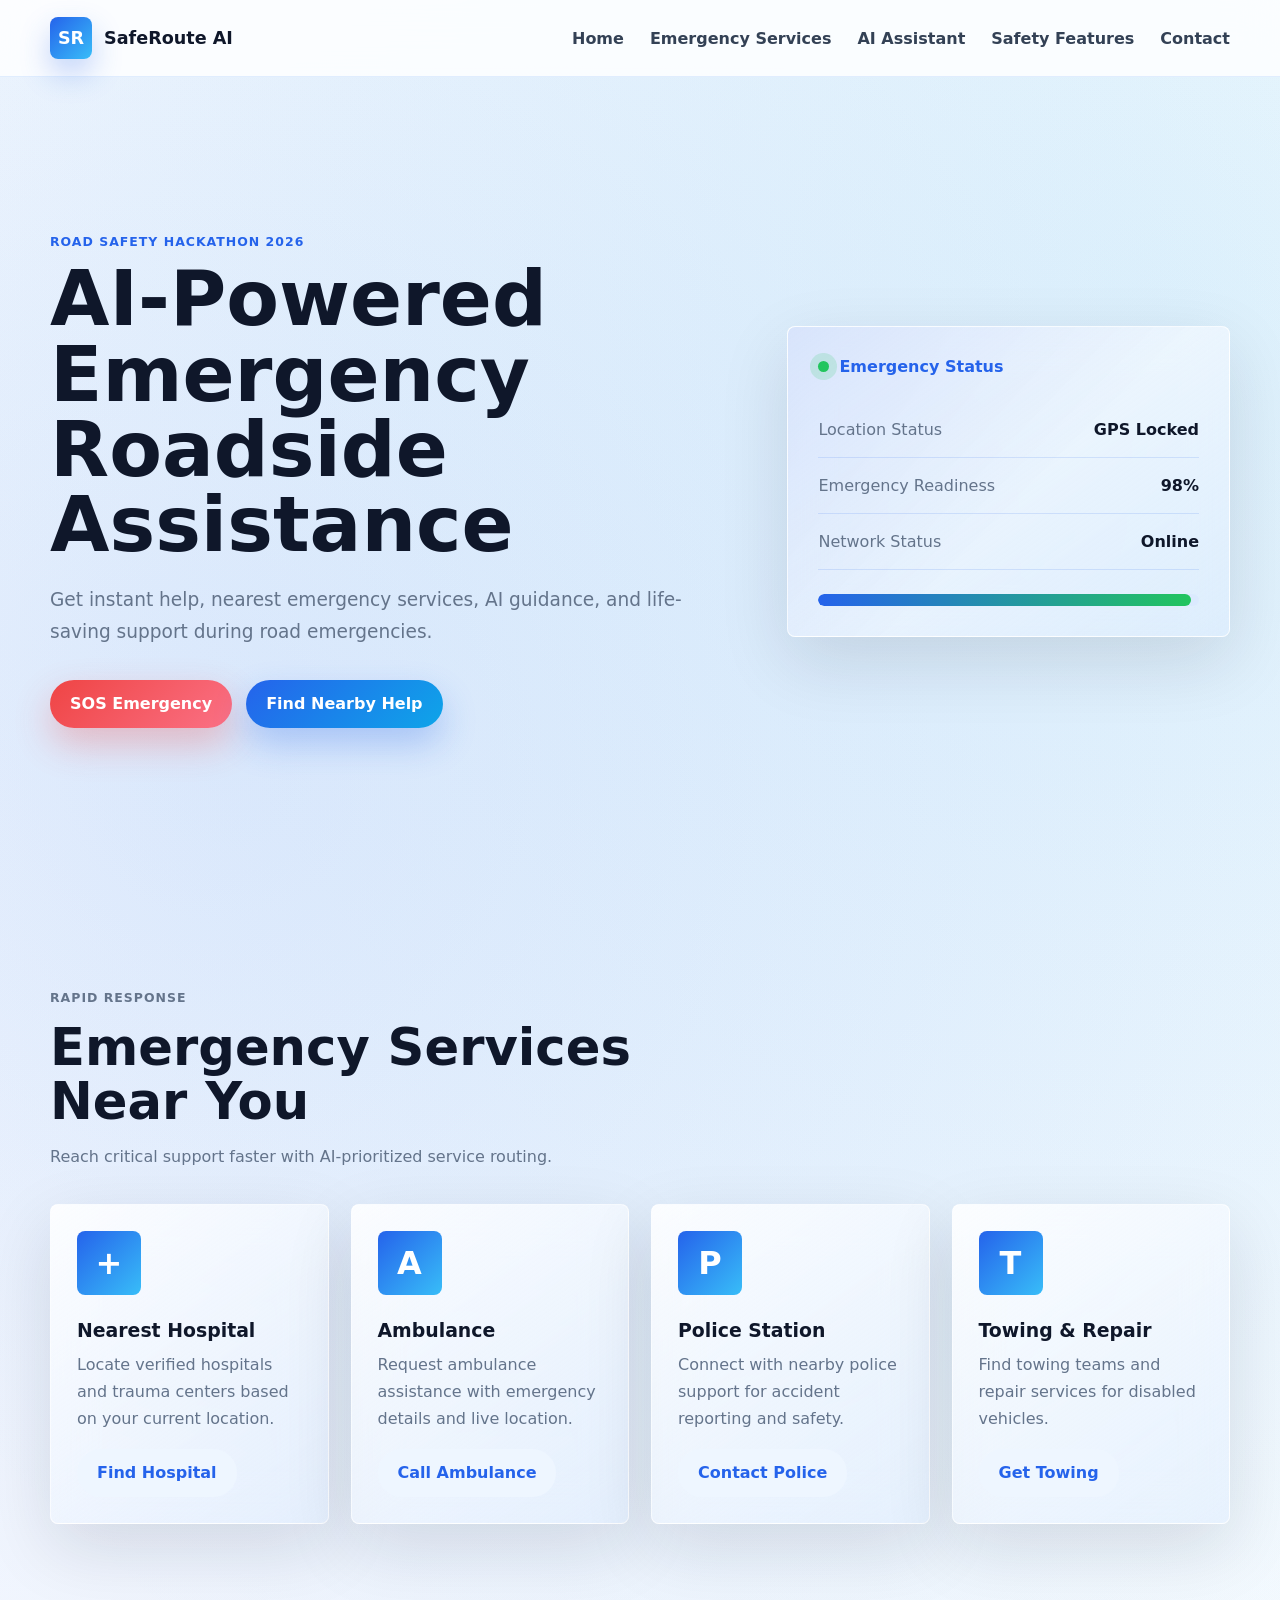
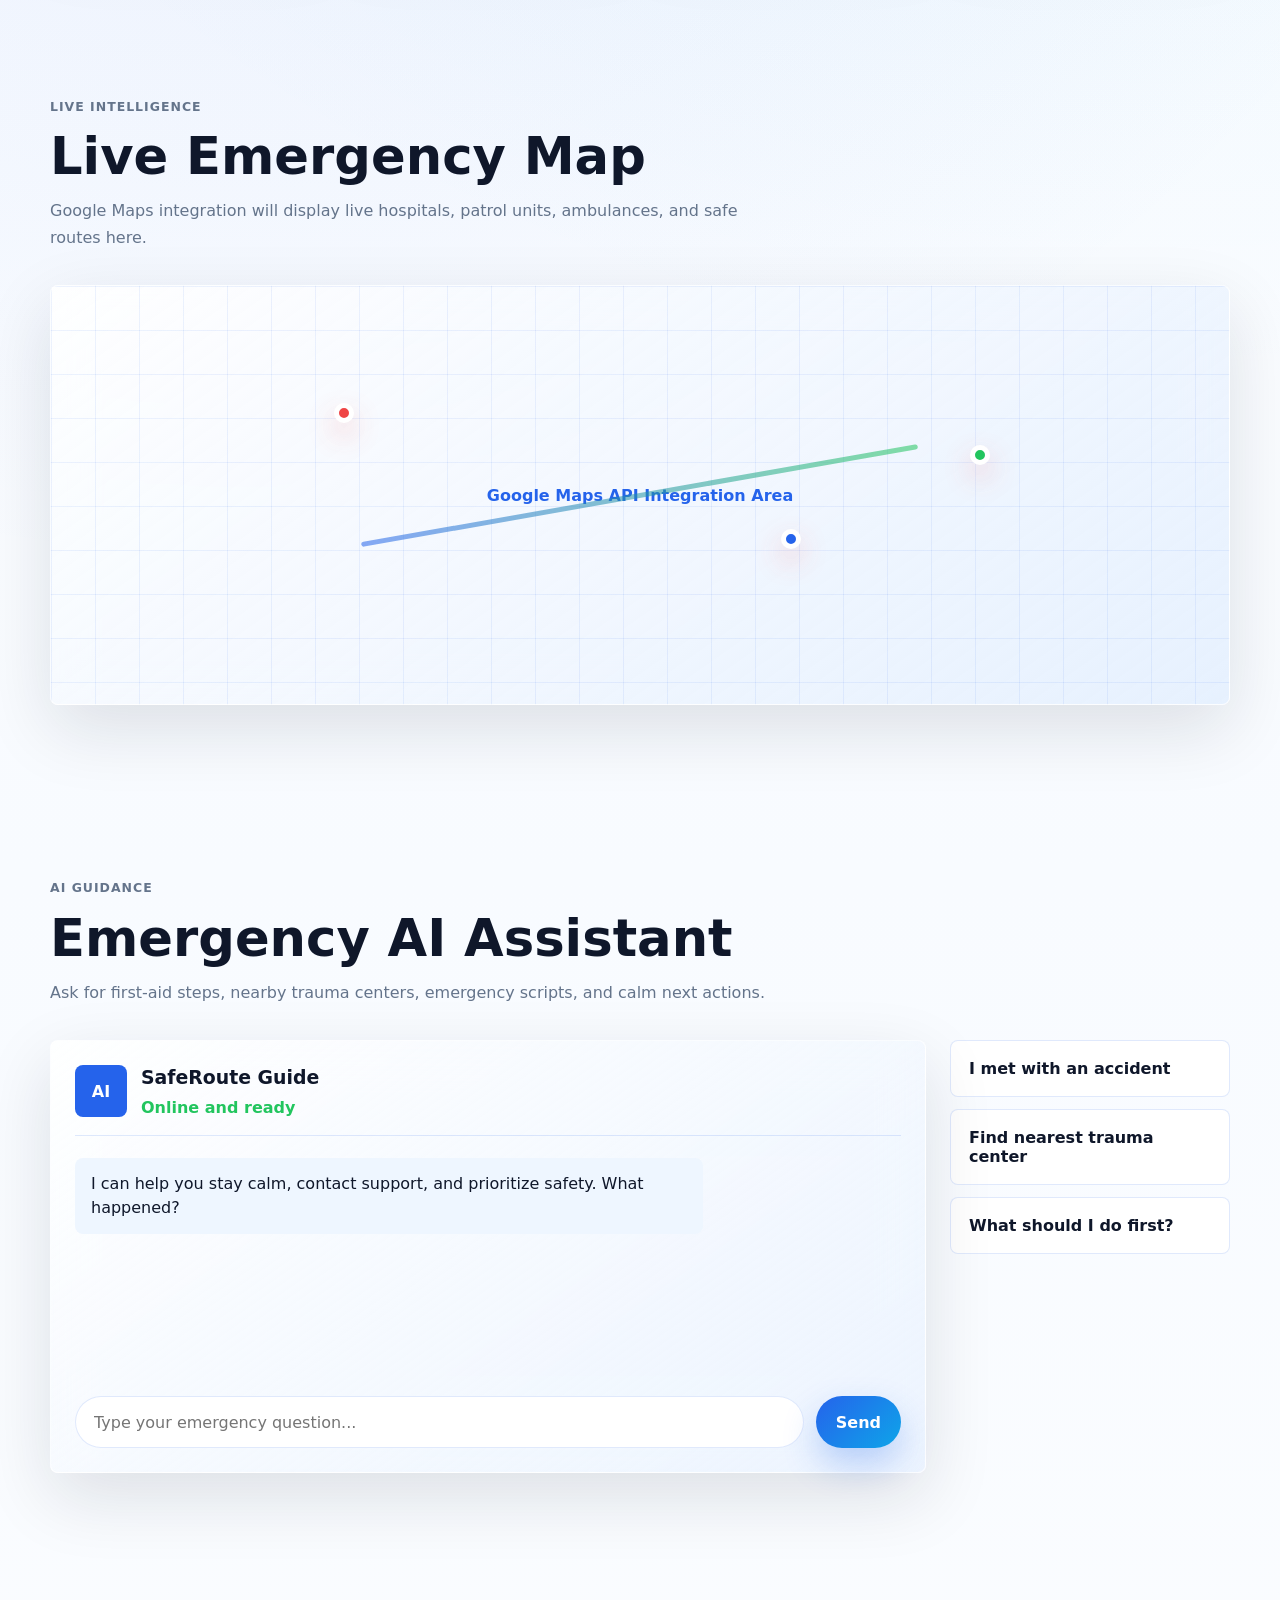
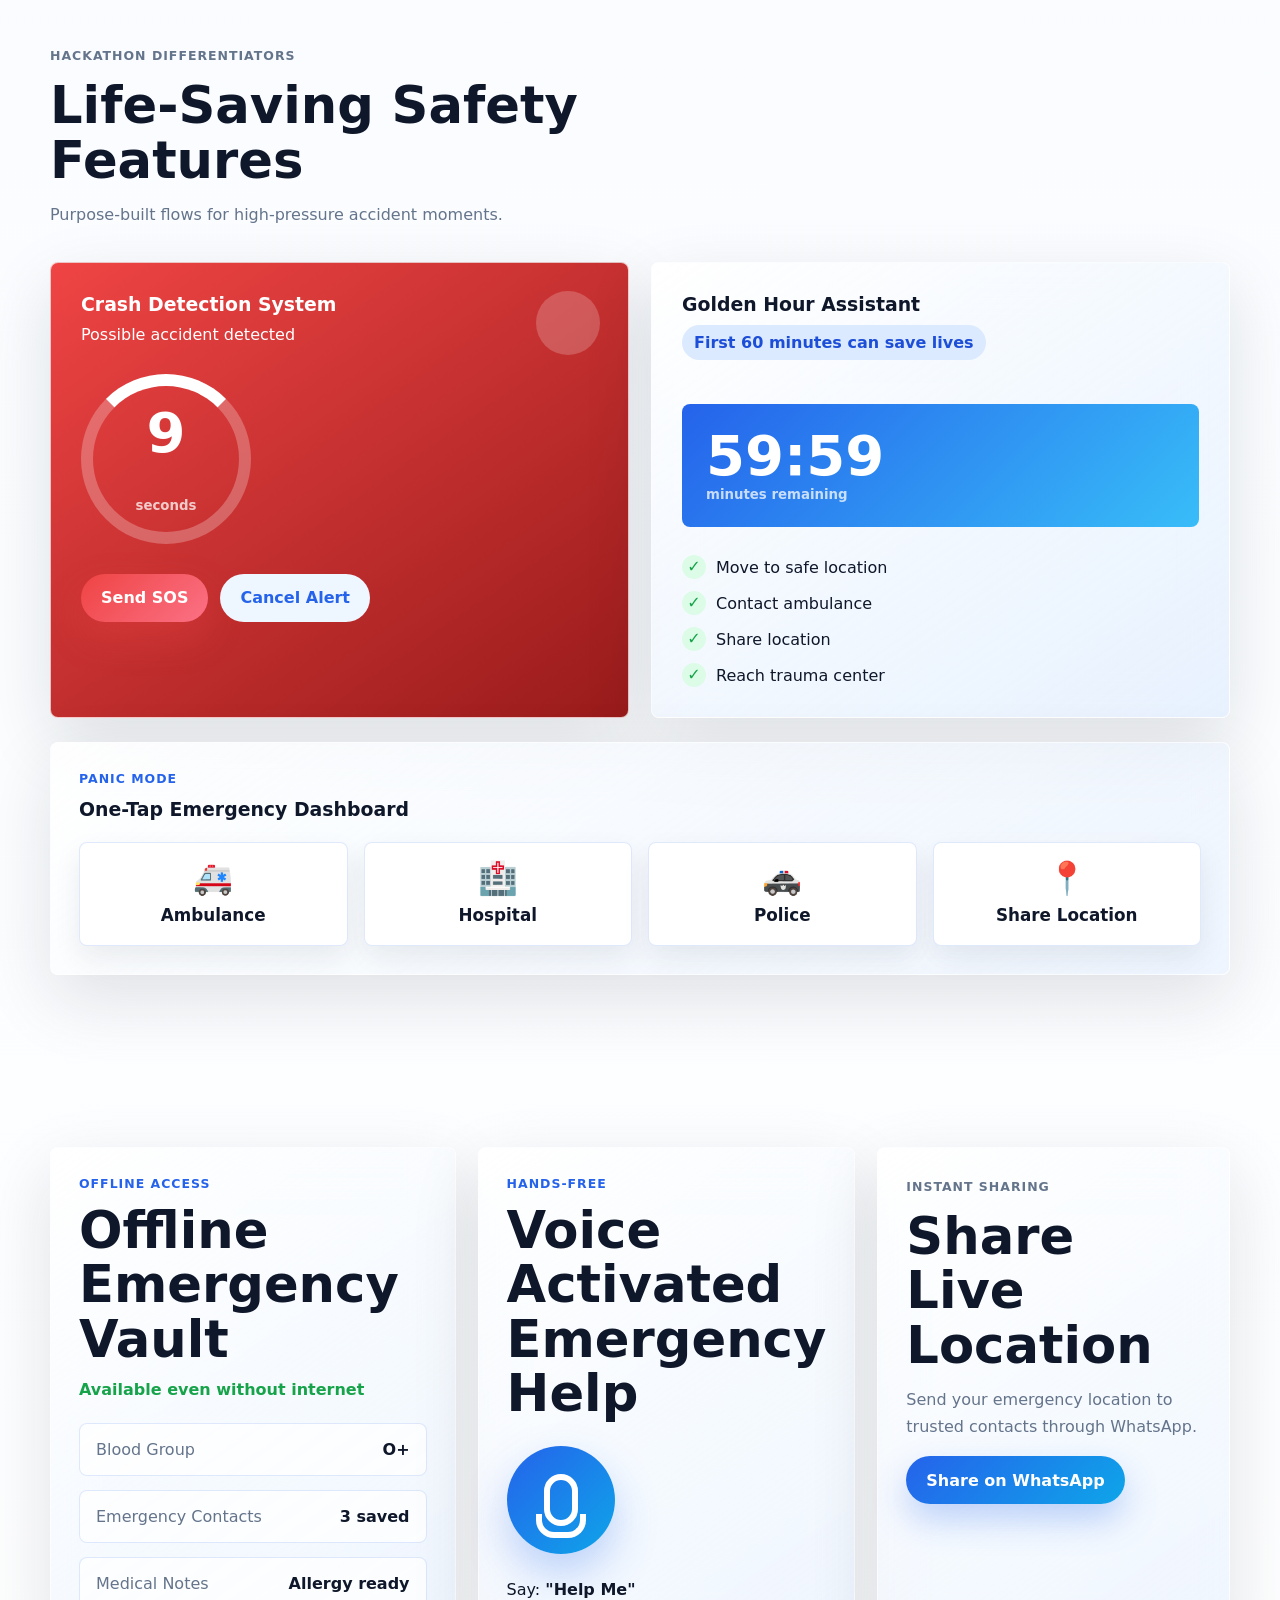
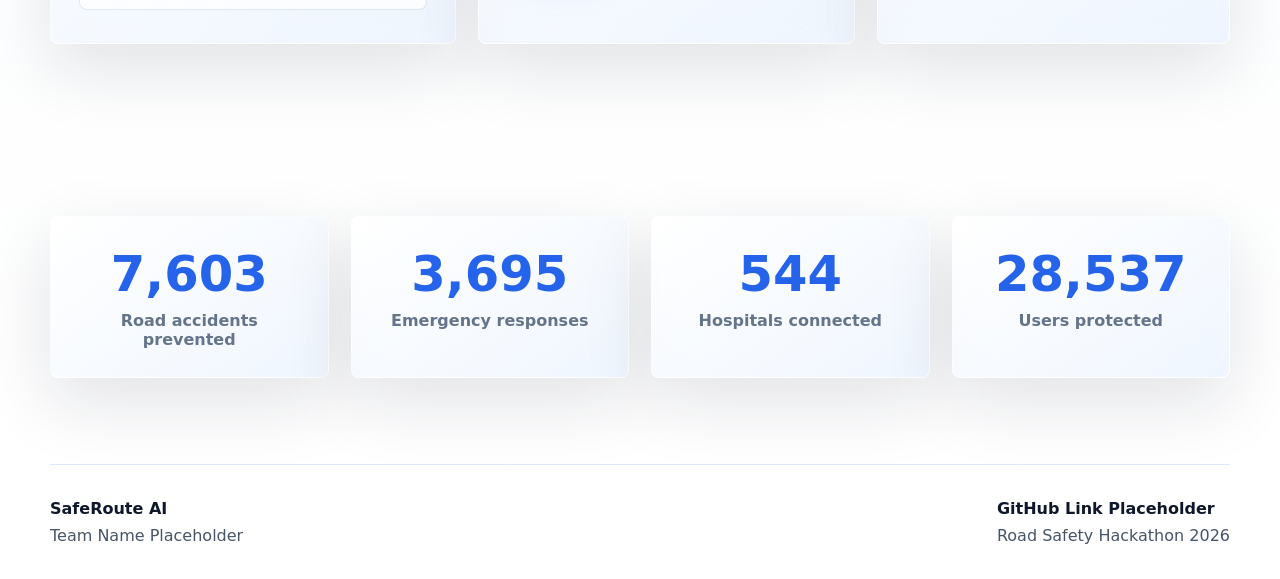
==== index.html @ b9b6daeb "Prepare GitHub Pages deployment" ====
<!DOCTYPE html>
<html lang="en">
<head>
  <meta charset="UTF-8">
  <meta name="viewport" content="width=device-width, initial-scale=1.0">
  <meta name="description" content="SafeRoute AI is an AI-powered roadside emergency assistant for fast help during road accidents.">
  <title>SafeRoute AI | Emergency Roadside Assistance</title>
  <link rel="stylesheet" href="style.css">
</head>
<body>
  <header class="site-header" id="home">
    <nav class="navbar" aria-label="Primary navigation">
      <a class="logo" href="#home" aria-label="SafeRoute AI home">
        <span class="logo-mark">SR</span>
        <span>SafeRoute AI</span>
      </a>

      <button class="menu-toggle" type="button" aria-label="Toggle menu" aria-expanded="false" aria-controls="navLinks">
        <span></span>
        <span></span>
        <span></span>
      </button>

      <ul class="nav-links" id="navLinks">
        <li><a href="#home">Home</a></li>
        <li><a href="#services">Emergency Services</a></li>
        <li><a href="#assistant">AI Assistant</a></li>
        <li><a href="#features">Safety Features</a></li>
        <li><a href="#contact">Contact</a></li>
      </ul>
    </nav>
  </header>

  <main>
    <section class="hero section-shell">
      <div class="hero-content">
        <p class="eyebrow">Road Safety Hackathon 2026</p>
        <h1>AI-Powered Emergency Roadside Assistance</h1>
        <p class="hero-subtitle">Get instant help, nearest emergency services, AI guidance, and life-saving support during road emergencies.</p>
        <div class="hero-actions">
          <button class="btn btn-emergency" type="button" data-action="sos">SOS Emergency</button>
          <button class="btn btn-primary" type="button" data-scroll="#services">Find Nearby Help</button>
        </div>
      </div>

      <aside class="status-card glass-card" aria-label="Emergency status">
        <div class="card-topline">
          <span class="live-dot"></span>
          <span>Emergency Status</span>
        </div>
        <div class="status-row">
          <span>Location Status</span>
          <strong>GPS Locked</strong>
        </div>
        <div class="status-row">
          <span>Emergency Readiness</span>
          <strong>98%</strong>
        </div>
        <div class="status-row">
          <span>Network Status</span>
          <strong>Online</strong>
        </div>
        <div class="readiness-meter" aria-hidden="true">
          <span></span>
        </div>
      </aside>
    </section>

    <section class="services section-shell" id="services">
      <div class="section-heading">
        <p class="eyebrow">Rapid Response</p>
        <h2>Emergency Services Near You</h2>
        <p>Reach critical support faster with AI-prioritized service routing.</p>
      </div>

      <div class="service-grid">
        <article class="service-card glass-card">
          <span class="service-icon" aria-hidden="true">+</span>
          <h3>Nearest Hospital</h3>
          <p>Locate verified hospitals and trauma centers based on your current location.</p>
          <button class="btn btn-soft" type="button">Find Hospital</button>
        </article>
        <article class="service-card glass-card">
          <span class="service-icon" aria-hidden="true">A</span>
          <h3>Ambulance</h3>
          <p>Request ambulance assistance with emergency details and live location.</p>
          <button class="btn btn-soft" type="button">Call Ambulance</button>
        </article>
        <article class="service-card glass-card">
          <span class="service-icon" aria-hidden="true">P</span>
          <h3>Police Station</h3>
          <p>Connect with nearby police support for accident reporting and safety.</p>
          <button class="btn btn-soft" type="button">Contact Police</button>
        </article>
        <article class="service-card glass-card">
          <span class="service-icon" aria-hidden="true">T</span>
          <h3>Towing &amp; Repair</h3>
          <p>Find towing teams and repair services for disabled vehicles.</p>
          <button class="btn btn-soft" type="button">Get Towing</button>
        </article>
      </div>
    </section>

    <section class="map-section section-shell">
      <div class="section-heading">
        <p class="eyebrow">Live Intelligence</p>
        <h2>Live Emergency Map</h2>
        <p>Google Maps integration will display live hospitals, patrol units, ambulances, and safe routes here.</p>
      </div>
      <div class="map-placeholder glass-card" role="img" aria-label="Emergency map placeholder">
        <!-- Google Maps API Integration Here -->
        <div class="map-pin pin-one"></div>
        <div class="map-pin pin-two"></div>
        <div class="map-pin pin-three"></div>
        <div class="route-line"></div>
        <span>Google Maps API Integration Area</span>
      </div>
    </section>

    <section class="assistant-section section-shell" id="assistant">
      <div class="section-heading">
        <p class="eyebrow">AI Guidance</p>
        <h2>Emergency AI Assistant</h2>
        <p>Ask for first-aid steps, nearby trauma centers, emergency scripts, and calm next actions.</p>
      </div>

      <div class="assistant-layout">
        <div class="chatbot glass-card">
          <!-- Gemini/OpenAI API Integration Here -->
          <div class="chat-header">
            <span class="bot-avatar">AI</span>
            <div>
              <h3>SafeRoute Guide</h3>
              <p>Online and ready</p>
            </div>
          </div>
          <div class="chat-messages" id="chatMessages" aria-live="polite">
            <div class="message bot">I can help you stay calm, contact support, and prioritize safety. What happened?</div>
          </div>
          <form class="chat-form" id="chatForm">
            <input id="chatInput" type="text" autocomplete="off" placeholder="Type your emergency question..." aria-label="Message SafeRoute AI">
            <button class="btn btn-primary" type="submit">Send</button>
          </form>
        </div>

        <div class="prompt-panel">
          <button type="button" class="prompt-chip">I met with an accident</button>
          <button type="button" class="prompt-chip">Find nearest trauma center</button>
          <button type="button" class="prompt-chip">What should I do first?</button>
        </div>
      </div>
    </section>

    <section class="features section-shell" id="features">
      <div class="section-heading">
        <p class="eyebrow">Hackathon Differentiators</p>
        <h2>Life-Saving Safety Features</h2>
        <p>Purpose-built flows for high-pressure accident moments.</p>
      </div>

      <div class="feature-grid">
        <article class="crash-card glass-card">
          <div class="pulse-ring" aria-hidden="true"></div>
          <h3>Crash Detection System</h3>
          <p>Possible accident detected</p>
          <div class="countdown-circle">
            <span id="crashCountdown">10</span>
            <small>seconds</small>
          </div>
          <div class="split-actions">
            <button class="btn btn-emergency" type="button" data-action="sos">Send SOS</button>
            <button class="btn btn-light" type="button" id="cancelCrash">Cancel Alert</button>
          </div>
        </article>

        <article class="golden-card glass-card">
          <h3>Golden Hour Assistant</h3>
          <p class="highlight">First 60 minutes can save lives</p>
          <div class="golden-timer">
            <span id="goldenTimer">60:00</span>
            <small>minutes remaining</small>
          </div>
          <ul class="checklist" aria-label="Emergency checklist">
            <li>Move to safe location</li>
            <li>Contact ambulance</li>
            <li>Share location</li>
            <li>Reach trauma center</li>
          </ul>
        </article>
      </div>

      <section class="panic-dashboard glass-card" aria-labelledby="panicTitle">
        <div>
          <p class="eyebrow">Panic Mode</p>
          <h3 id="panicTitle">One-Tap Emergency Dashboard</h3>
        </div>
        <div class="panic-grid">
          <button type="button" class="panic-button"><span aria-hidden="true">🚑</span>Ambulance</button>
          <button type="button" class="panic-button"><span aria-hidden="true">🏥</span>Hospital</button>
          <button type="button" class="panic-button"><span aria-hidden="true">🚓</span>Police</button>
          <button type="button" class="panic-button"><span aria-hidden="true">📍</span>Share Location</button>
        </div>
      </section>
    </section>

    <section class="vault-voice section-shell">
      <article class="vault-card glass-card">
        <p class="eyebrow">Offline Access</p>
        <h2>Offline Emergency Vault</h2>
        <p class="offline-note">Available even without internet</p>
        <!-- localStorage Emergency Vault Integration Here -->
        <div class="vault-list">
          <div><span>Blood Group</span><strong>O+</strong></div>
          <div><span>Emergency Contacts</span><strong>3 saved</strong></div>
          <div><span>Medical Notes</span><strong>Allergy ready</strong></div>
        </div>
      </article>

      <article class="voice-card glass-card">
        <p class="eyebrow">Hands-Free</p>
        <h2>Voice Activated Emergency Help</h2>
        <!-- Speech Recognition API Here -->
        <button class="mic-button" type="button" aria-label="Activate voice assistant">
          <span></span>
        </button>
        <p>Say: <strong>"Help Me"</strong></p>
      </article>

      <article class="whatsapp-card glass-card">
        <p class="eyebrow">Instant Sharing</p>
        <h2>Share Live Location</h2>
        <p>Send your emergency location to trusted contacts through WhatsApp.</p>
        <!-- WhatsApp Share Integration Here -->
        <button class="btn btn-primary" type="button" id="whatsappShare">Share on WhatsApp</button>
      </article>
    </section>

    <section class="stats-section section-shell" aria-label="SafeRoute AI statistics">
      <div class="stat-card glass-card">
        <strong data-counter="12840">0</strong>
        <span>Road accidents prevented</span>
      </div>
      <div class="stat-card glass-card">
        <strong data-counter="6240">0</strong>
        <span>Emergency responses</span>
      </div>
      <div class="stat-card glass-card">
        <strong data-counter="920">0</strong>
        <span>Hospitals connected</span>
      </div>
      <div class="stat-card glass-card">
        <strong data-counter="48200">0</strong>
        <span>Users protected</span>
      </div>
    </section>
  </main>

  <footer class="footer" id="contact">
    <div>
      <strong>SafeRoute AI</strong>
      <p>Team Name Placeholder</p>
    </div>
    <div>
      <a href="#" aria-label="GitHub link placeholder">GitHub Link Placeholder</a>
      <p>Road Safety Hackathon 2026</p>
    </div>
  </footer>

  <div class="toast" id="toast" role="status" aria-live="polite"></div>
  <script src="script.js"></script>
</body>
</html>
---- style.css ----
:root {
  --primary: #2563eb;
  --primary-dark: #1d4ed8;
  --light-blue: #dbeafe;
  --dark-blue: #0f172a;
  --emergency: #ef4444;
  --white: #ffffff;
  --muted: #64748b;
  --line: rgba(37, 99, 235, 0.14);
  --shadow: 0 24px 70px rgba(15, 23, 42, 0.12);
  --radius: 8px;
}

* {
  box-sizing: border-box;
}

html {
  scroll-behavior: smooth;
}

body {
  margin: 0;
  color: var(--dark-blue);
  font-family: Inter, ui-sans-serif, system-ui, -apple-system, BlinkMacSystemFont, "Segoe UI", sans-serif;
  background:
    radial-gradient(circle at 18% 14%, rgba(37, 99, 235, 0.12), transparent 30%),
    radial-gradient(circle at 92% 6%, rgba(14, 165, 233, 0.12), transparent 32%),
    linear-gradient(180deg, #ffffff 0%, #f8fbff 46%, #ffffff 100%);
  min-height: 100vh;
}

button,
input {
  font: inherit;
}

button {
  cursor: pointer;
}

a {
  color: inherit;
  text-decoration: none;
}

.site-header {
  position: sticky;
  top: 0;
  z-index: 50;
  border-bottom: 1px solid rgba(219, 234, 254, 0.86);
  background: rgba(255, 255, 255, 0.82);
  backdrop-filter: blur(18px);
}

.navbar,
.section-shell,
.footer {
  width: min(1180px, calc(100% - 40px));
  margin: 0 auto;
}

.navbar {
  display: flex;
  align-items: center;
  justify-content: space-between;
  min-height: 76px;
}

.logo,
.nav-links,
.hero-actions,
.card-topline,
.split-actions {
  display: flex;
  align-items: center;
}

.logo {
  gap: 12px;
  font-weight: 800;
  font-size: 1.1rem;
}

.logo-mark {
  display: grid;
  width: 42px;
  height: 42px;
  place-items: center;
  color: var(--white);
  border-radius: 8px;
  background: linear-gradient(135deg, var(--primary), #38bdf8);
  box-shadow: 0 14px 30px rgba(37, 99, 235, 0.28);
}

.nav-links {
  gap: 26px;
  padding: 0;
  margin: 0;
  list-style: none;
  color: #334155;
  font-weight: 600;
}

.nav-links a {
  transition: color 0.2s ease;
}

.nav-links a:hover {
  color: var(--primary);
}

.menu-toggle {
  display: none;
  width: 44px;
  height: 44px;
  border: 1px solid var(--line);
  border-radius: 8px;
  background: var(--white);
}

.menu-toggle span {
  display: block;
  width: 20px;
  height: 2px;
  margin: 4px auto;
  border-radius: 20px;
  background: var(--dark-blue);
}

.section-shell {
  padding: 86px 0;
}

.hero {
  display: grid;
  grid-template-columns: minmax(0, 1.1fr) minmax(320px, 0.7fr);
  gap: 42px;
  align-items: center;
  min-height: calc(100vh - 76px);
  padding-top: 70px;
}

.eyebrow {
  margin: 0 0 12px;
  color: var(--primary);
  font-size: 0.78rem;
  font-weight: 800;
  letter-spacing: 0.08em;
  text-transform: uppercase;
}

h1,
h2,
h3,
p {
  margin-top: 0;
}

h1 {
  max-width: 780px;
  margin-bottom: 22px;
  font-size: clamp(2.65rem, 6vw, 5.25rem);
  line-height: 0.98;
  letter-spacing: 0;
}

h2 {
  margin-bottom: 14px;
  font-size: clamp(2rem, 4vw, 3.2rem);
  line-height: 1.06;
}

h3 {
  margin-bottom: 10px;
  font-size: 1.18rem;
}

.hero-subtitle,
.section-heading p,
.service-card p,
.whatsapp-card p {
  color: var(--muted);
  line-height: 1.7;
}

.hero-subtitle {
  max-width: 660px;
  font-size: 1.16rem;
}

.hero-actions {
  gap: 14px;
  flex-wrap: wrap;
  margin-top: 32px;
}

.btn {
  min-height: 48px;
  padding: 0 20px;
  border: 0;
  border-radius: 999px;
  font-weight: 800;
  transition: transform 0.2s ease, box-shadow 0.2s ease, background 0.2s ease;
}

.btn:hover,
.service-card:hover,
.stat-card:hover,
.panic-button:hover {
  transform: translateY(-4px);
}

.btn-primary {
  color: var(--white);
  background: linear-gradient(135deg, var(--primary), #0ea5e9);
  box-shadow: 0 16px 34px rgba(37, 99, 235, 0.28);
}

.btn-emergency {
  color: var(--white);
  background: linear-gradient(135deg, var(--emergency), #fb7185);
  box-shadow: 0 16px 36px rgba(239, 68, 68, 0.3);
}

.btn-soft,
.btn-light {
  color: var(--primary);
  background: #eef6ff;
}

.glass-card {
  border: 1px solid rgba(255, 255, 255, 0.72);
  background: linear-gradient(145deg, rgba(255, 255, 255, 0.86), rgba(219, 234, 254, 0.42));
  box-shadow: var(--shadow);
  backdrop-filter: blur(22px);
}

.status-card {
  position: relative;
  overflow: hidden;
  padding: 30px;
  border-radius: var(--radius);
}

.status-card::before {
  position: absolute;
  inset: 0;
  pointer-events: none;
  content: "";
  background: linear-gradient(135deg, rgba(37, 99, 235, 0.16), transparent 55%);
}

.card-topline {
  position: relative;
  gap: 10px;
  margin-bottom: 26px;
  color: var(--primary);
  font-weight: 800;
}

.live-dot {
  width: 11px;
  height: 11px;
  border-radius: 999px;
  background: #22c55e;
  box-shadow: 0 0 0 8px rgba(34, 197, 94, 0.16);
}

.status-row {
  position: relative;
  display: flex;
  justify-content: space-between;
  gap: 18px;
  padding: 18px 0;
  border-bottom: 1px solid var(--line);
}

.status-row span {
  color: var(--muted);
}

.readiness-meter {
  position: relative;
  height: 12px;
  margin-top: 24px;
  overflow: hidden;
  border-radius: 999px;
  background: var(--light-blue);
}

.readiness-meter span {
  display: block;
  width: 98%;
  height: 100%;
  border-radius: inherit;
  background: linear-gradient(90deg, var(--primary), #22c55e);
}

.section-heading {
  max-width: 720px;
  margin-bottom: 34px;
}

.service-grid,
.feature-grid,
.vault-voice,
.stats-section {
  display: grid;
  gap: 22px;
}

.service-grid {
  grid-template-columns: repeat(4, 1fr);
}

.service-card,
.stat-card,
.vault-card,
.voice-card,
.whatsapp-card,
.golden-card,
.crash-card,
.panic-dashboard,
.chatbot {
  border-radius: var(--radius);
}

.service-card {
  padding: 26px;
  transition: transform 0.2s ease, box-shadow 0.2s ease;
}

.service-icon {
  display: grid;
  width: 64px;
  height: 64px;
  margin-bottom: 24px;
  place-items: center;
  color: var(--white);
  border-radius: 8px;
  background: linear-gradient(135deg, var(--primary), #38bdf8);
  font-size: 2rem;
  font-weight: 900;
}

.map-placeholder {
  position: relative;
  display: grid;
  min-height: 420px;
  overflow: hidden;
  place-items: center;
  border-radius: var(--radius);
  color: var(--primary);
  font-weight: 900;
  background:
    linear-gradient(rgba(37, 99, 235, 0.08) 1px, transparent 1px),
    linear-gradient(90deg, rgba(37, 99, 235, 0.08) 1px, transparent 1px),
    linear-gradient(145deg, rgba(255, 255, 255, 0.88), rgba(219, 234, 254, 0.62));
  background-size: 44px 44px, 44px 44px, auto;
}

.map-pin {
  position: absolute;
  width: 20px;
  height: 20px;
  border: 5px solid var(--white);
  border-radius: 999px;
  background: var(--emergency);
  box-shadow: 0 12px 28px rgba(239, 68, 68, 0.28);
}

.pin-one { top: 28%; left: 24%; }
.pin-two { top: 58%; left: 62%; background: var(--primary); }
.pin-three { top: 38%; left: 78%; background: #22c55e; }

.route-line {
  position: absolute;
  width: 48%;
  height: 5px;
  border-radius: 999px;
  background: linear-gradient(90deg, var(--primary), #22c55e);
  transform: rotate(-10deg);
  opacity: 0.55;
}

.assistant-layout {
  display: grid;
  grid-template-columns: minmax(0, 1fr) 280px;
  gap: 24px;
}

.chatbot {
  padding: 24px;
}

.chat-header {
  display: flex;
  gap: 14px;
  align-items: center;
  padding-bottom: 18px;
  border-bottom: 1px solid var(--line);
}

.chat-header p {
  margin: 0;
  color: #22c55e;
  font-weight: 700;
}

.bot-avatar {
  display: grid;
  width: 52px;
  height: 52px;
  place-items: center;
  color: var(--white);
  border-radius: 8px;
  background: var(--primary);
  font-weight: 900;
}

.chat-messages {
  display: flex;
  flex-direction: column;
  gap: 14px;
  min-height: 260px;
  max-height: 360px;
  padding: 22px 0;
  overflow-y: auto;
}

.message {
  max-width: 76%;
  padding: 14px 16px;
  border-radius: 8px;
  line-height: 1.5;
}

.message.bot {
  align-self: flex-start;
  background: #eef6ff;
}

.message.user {
  align-self: flex-end;
  color: var(--white);
  background: var(--primary);
}

.chat-form {
  display: flex;
  gap: 12px;
}

.chat-form input {
  width: 100%;
  min-height: 52px;
  padding: 0 18px;
  border: 1px solid var(--line);
  border-radius: 999px;
  outline: none;
}

.chat-form input:focus {
  border-color: var(--primary);
  box-shadow: 0 0 0 4px rgba(37, 99, 235, 0.12);
}

.prompt-panel {
  display: grid;
  align-content: start;
  gap: 12px;
}

.prompt-chip {
  padding: 18px;
  color: var(--dark-blue);
  border: 1px solid var(--line);
  border-radius: 8px;
  background: var(--white);
  font-weight: 800;
  text-align: left;
  transition: transform 0.2s ease, border-color 0.2s ease;
}

.prompt-chip:hover {
  border-color: var(--primary);
  transform: translateX(4px);
}

.feature-grid {
  grid-template-columns: repeat(2, 1fr);
}

.crash-card,
.golden-card {
  position: relative;
  overflow: hidden;
  padding: 30px;
}

.crash-card {
  color: var(--white);
  background: linear-gradient(145deg, #ef4444, #991b1b);
}

.pulse-ring {
  position: absolute;
  top: 28px;
  right: 28px;
  width: 64px;
  height: 64px;
  border-radius: 999px;
  background: rgba(255, 255, 255, 0.2);
  animation: pulse 1.8s infinite;
}

@keyframes pulse {
  0% { box-shadow: 0 0 0 0 rgba(255, 255, 255, 0.4); }
  70% { box-shadow: 0 0 0 28px rgba(255, 255, 255, 0); }
  100% { box-shadow: 0 0 0 0 rgba(255, 255, 255, 0); }
}

.countdown-circle {
  display: grid;
  width: 170px;
  height: 170px;
  margin: 30px 0;
  place-items: center;
  border: 12px solid rgba(255, 255, 255, 0.25);
  border-top-color: var(--white);
  border-radius: 999px;
}

.countdown-circle span,
.golden-timer span {
  display: block;
  font-size: 3.5rem;
  font-weight: 900;
  line-height: 1;
}

.countdown-circle small,
.golden-timer small {
  color: inherit;
  opacity: 0.74;
  font-weight: 700;
}

.split-actions {
  gap: 12px;
  flex-wrap: wrap;
}

.golden-card {
  background: linear-gradient(145deg, rgba(255, 255, 255, 0.92), rgba(219, 234, 254, 0.62));
}

.highlight {
  display: inline-flex;
  padding: 8px 12px;
  color: var(--primary-dark);
  border-radius: 999px;
  background: var(--light-blue);
  font-weight: 900;
}

.golden-timer {
  margin: 28px 0;
  padding: 24px;
  color: var(--white);
  border-radius: 8px;
  background: linear-gradient(135deg, var(--primary), #38bdf8);
}

.checklist {
  display: grid;
  gap: 12px;
  padding: 0;
  margin: 0;
  list-style: none;
}

.checklist li::before {
  content: "✓";
  display: inline-grid;
  width: 24px;
  height: 24px;
  margin-right: 10px;
  place-items: center;
  color: #16a34a;
  border-radius: 999px;
  background: #dcfce7;
  font-weight: 900;
}

.panic-dashboard {
  margin-top: 24px;
  padding: 28px;
}

.panic-grid {
  display: grid;
  grid-template-columns: repeat(4, 1fr);
  gap: 16px;
  margin-top: 22px;
}

.panic-button {
  display: grid;
  place-items: center;
  gap: 8px;
  min-height: 104px;
  padding: 18px;
  color: var(--dark-blue);
  border: 1px solid var(--line);
  border-radius: 8px;
  background: var(--white);
  box-shadow: 0 12px 28px rgba(15, 23, 42, 0.08);
  font-size: 1.05rem;
  font-weight: 900;
  transition: transform 0.2s ease, box-shadow 0.2s ease;
}

.panic-button span {
  font-size: 2rem;
  line-height: 1;
}

.vault-voice {
  grid-template-columns: 1.15fr 0.85fr 1fr;
}

.vault-card,
.voice-card,
.whatsapp-card {
  padding: 28px;
}

.offline-note {
  color: #16a34a;
  font-weight: 900;
}

.vault-list {
  display: grid;
  gap: 14px;
  margin-top: 24px;
}

.vault-list div {
  display: flex;
  justify-content: space-between;
  gap: 18px;
  padding: 16px;
  border: 1px solid var(--line);
  border-radius: 8px;
  background: rgba(255, 255, 255, 0.75);
}

.vault-list span {
  color: var(--muted);
}

.mic-button {
  display: grid;
  width: 108px;
  height: 108px;
  margin: 26px 0;
  place-items: center;
  border: 0;
  border-radius: 999px;
  background: linear-gradient(135deg, var(--primary), #0ea5e9);
  box-shadow: 0 20px 44px rgba(37, 99, 235, 0.28);
}

.mic-button span {
  width: 34px;
  height: 52px;
  border: 6px solid var(--white);
  border-radius: 999px;
  position: relative;
}

.mic-button span::after {
  position: absolute;
  right: -14px;
  bottom: -18px;
  left: -14px;
  height: 18px;
  border-right: 6px solid var(--white);
  border-bottom: 6px solid var(--white);
  border-left: 6px solid var(--white);
  border-radius: 0 0 18px 18px;
  content: "";
}

.stats-section {
  grid-template-columns: repeat(4, 1fr);
}

.stat-card {
  padding: 28px;
  text-align: center;
  transition: transform 0.2s ease;
}

.stat-card strong {
  display: block;
  margin-bottom: 8px;
  color: var(--primary);
  font-size: clamp(2rem, 4vw, 3.1rem);
}

.stat-card span {
  color: var(--muted);
  font-weight: 800;
}

.footer {
  display: flex;
  justify-content: space-between;
  gap: 24px;
  padding: 34px 0;
  border-top: 1px solid var(--line);
  color: #475569;
}

.footer strong,
.footer a {
  color: var(--dark-blue);
  font-weight: 900;
}

.footer p {
  margin: 8px 0 0;
}

.toast {
  position: fixed;
  right: 24px;
  bottom: 24px;
  z-index: 80;
  max-width: min(360px, calc(100% - 48px));
  padding: 16px 18px;
  color: var(--white);
  border-radius: 8px;
  background: var(--dark-blue);
  box-shadow: var(--shadow);
  opacity: 0;
  transform: translateY(20px);
  transition: opacity 0.25s ease, transform 0.25s ease;
}

.toast.show {
  opacity: 1;
  transform: translateY(0);
}

@media (max-width: 980px) {
  .hero,
  .assistant-layout,
  .feature-grid,
  .vault-voice {
    grid-template-columns: 1fr;
  }

  .service-grid,
  .stats-section,
  .panic-grid {
    grid-template-columns: repeat(2, 1fr);
  }

  .hero {
    min-height: auto;
  }

  .prompt-panel {
    grid-template-columns: repeat(3, 1fr);
  }
}

@media (max-width: 740px) {
  .navbar,
  .section-shell,
  .footer {
    width: min(100% - 28px, 1180px);
  }

  .menu-toggle {
    display: block;
  }

  .nav-links {
    position: absolute;
    top: 76px;
    right: 14px;
    left: 14px;
    display: none;
    flex-direction: column;
    align-items: stretch;
    padding: 18px;
    border: 1px solid var(--line);
    border-radius: 8px;
    background: rgba(255, 255, 255, 0.96);
    box-shadow: var(--shadow);
  }

  .nav-links.open {
    display: flex;
  }

  .nav-links a {
    display: block;
    padding: 10px 4px;
  }

  .section-shell {
    padding: 62px 0;
  }

  .hero {
    padding-top: 48px;
  }

  h1 {
    font-size: 2.7rem;
  }

  .service-grid,
  .stats-section,
  .panic-grid,
  .prompt-panel {
    grid-template-columns: 1fr;
  }

  .map-placeholder {
    min-height: 320px;
  }

  .chat-form {
    flex-direction: column;
  }

  .chat-form .btn {
    width: 100%;
  }

  .message {
    max-width: 92%;
  }

  .countdown-circle {
    width: 150px;
    height: 150px;
  }

  .footer {
    flex-direction: column;
  }
}

@media (max-width: 420px) {
  .hero-actions .btn,
  .split-actions .btn {
    width: 100%;
  }

  h1 {
    font-size: 2.35rem;
  }

  .status-row,
  .vault-list div {
    flex-direction: column;
  }
}
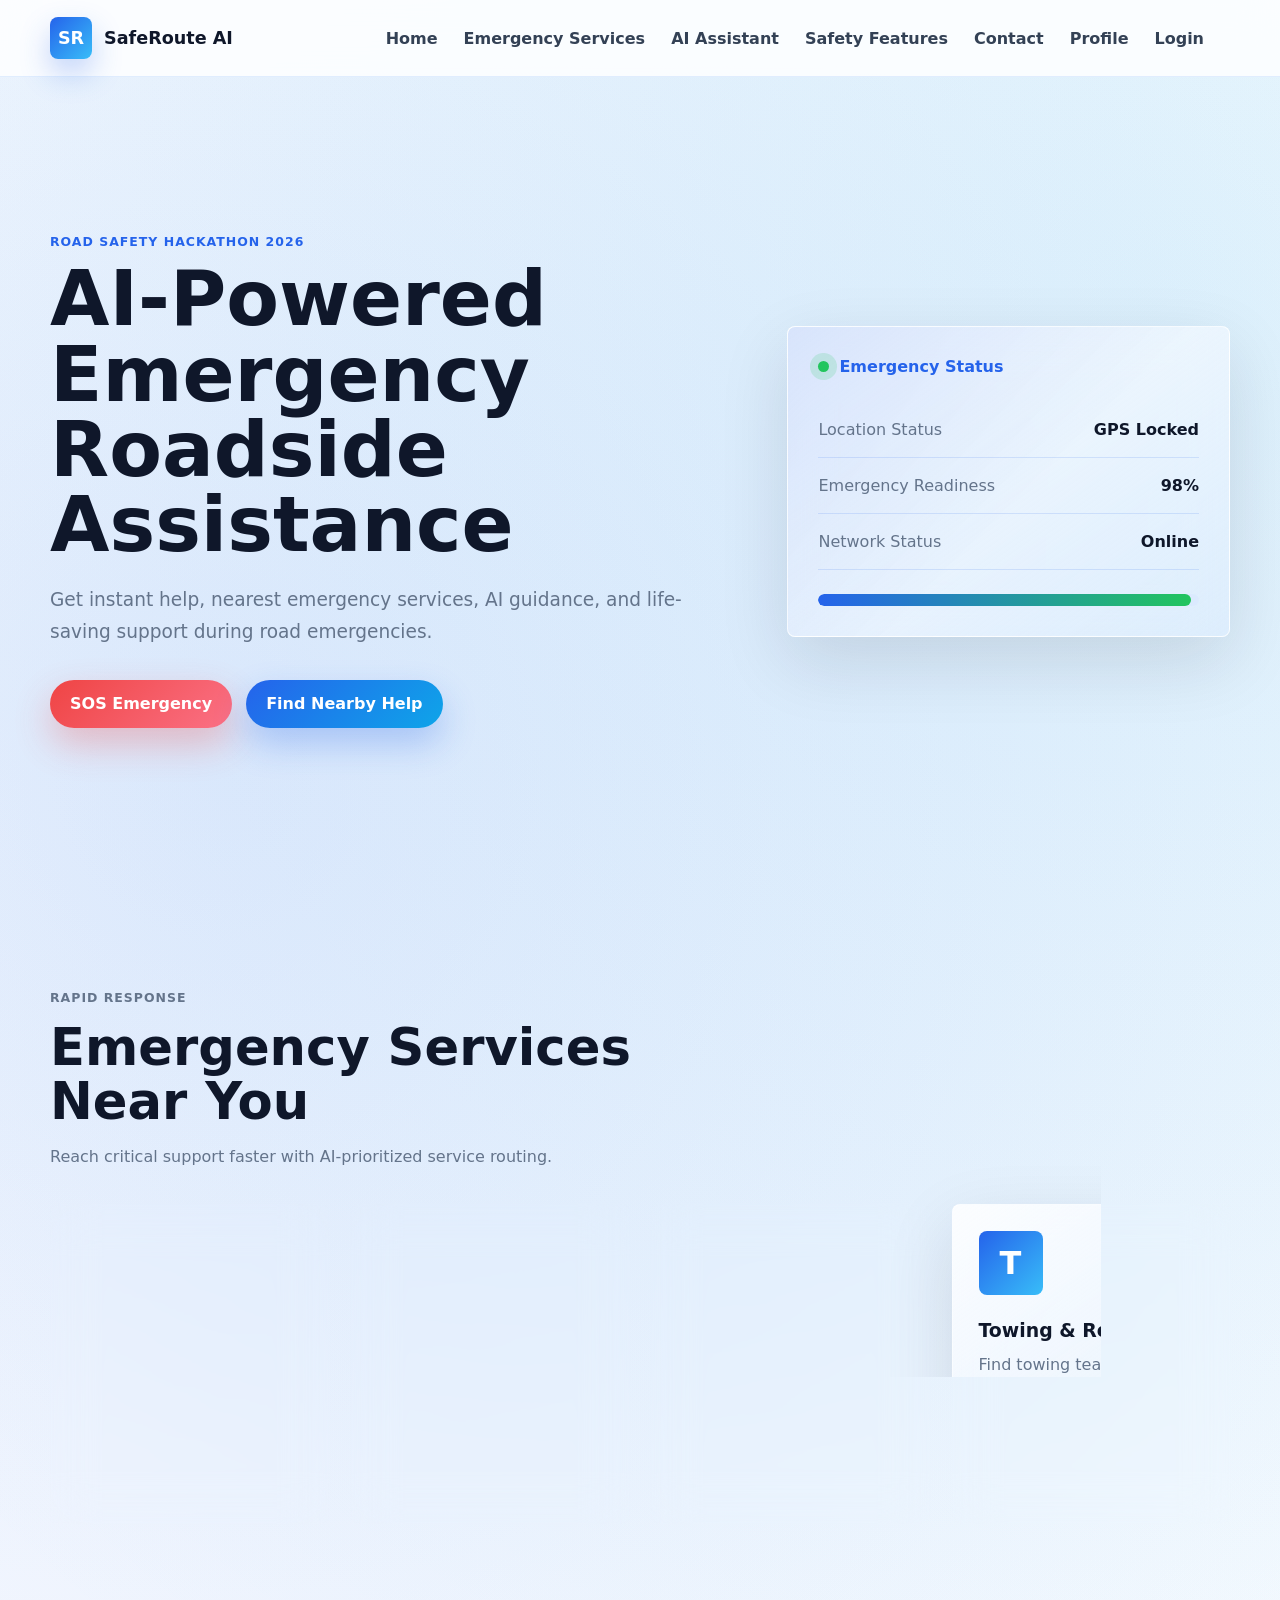
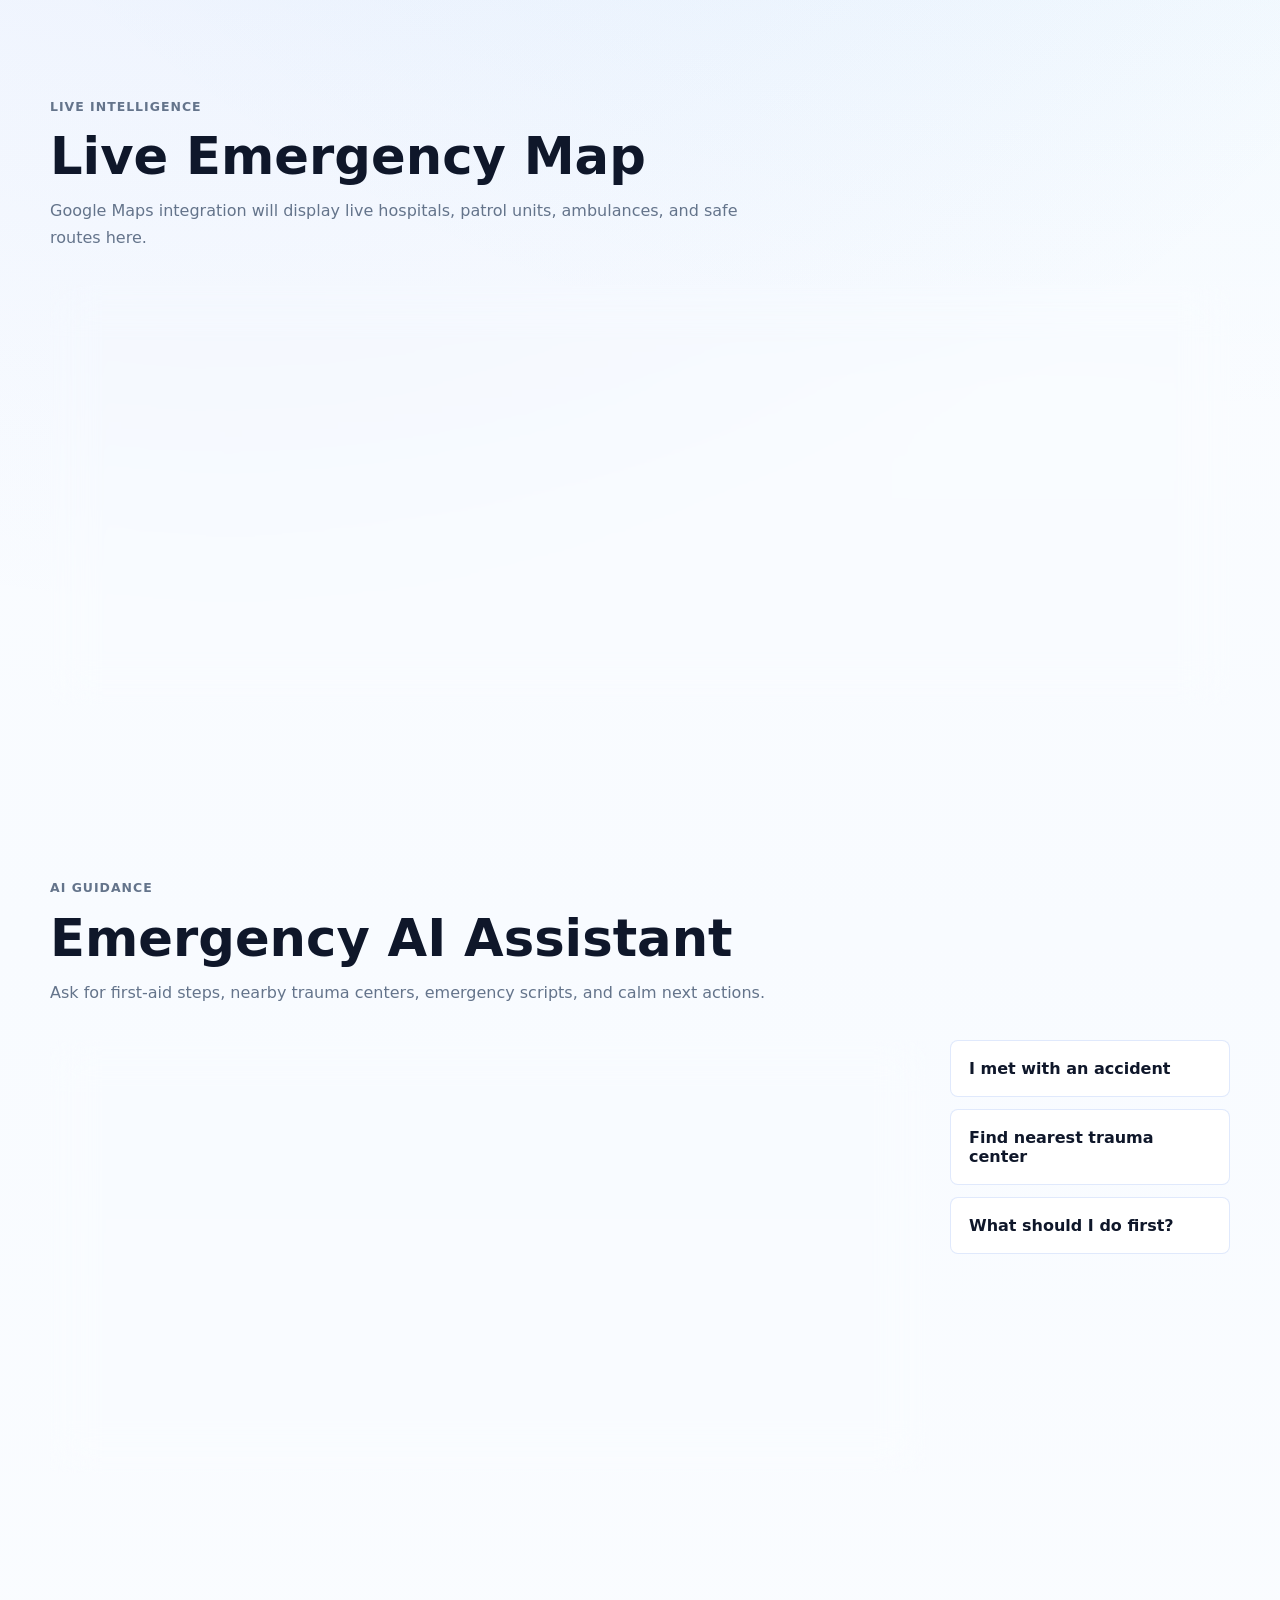
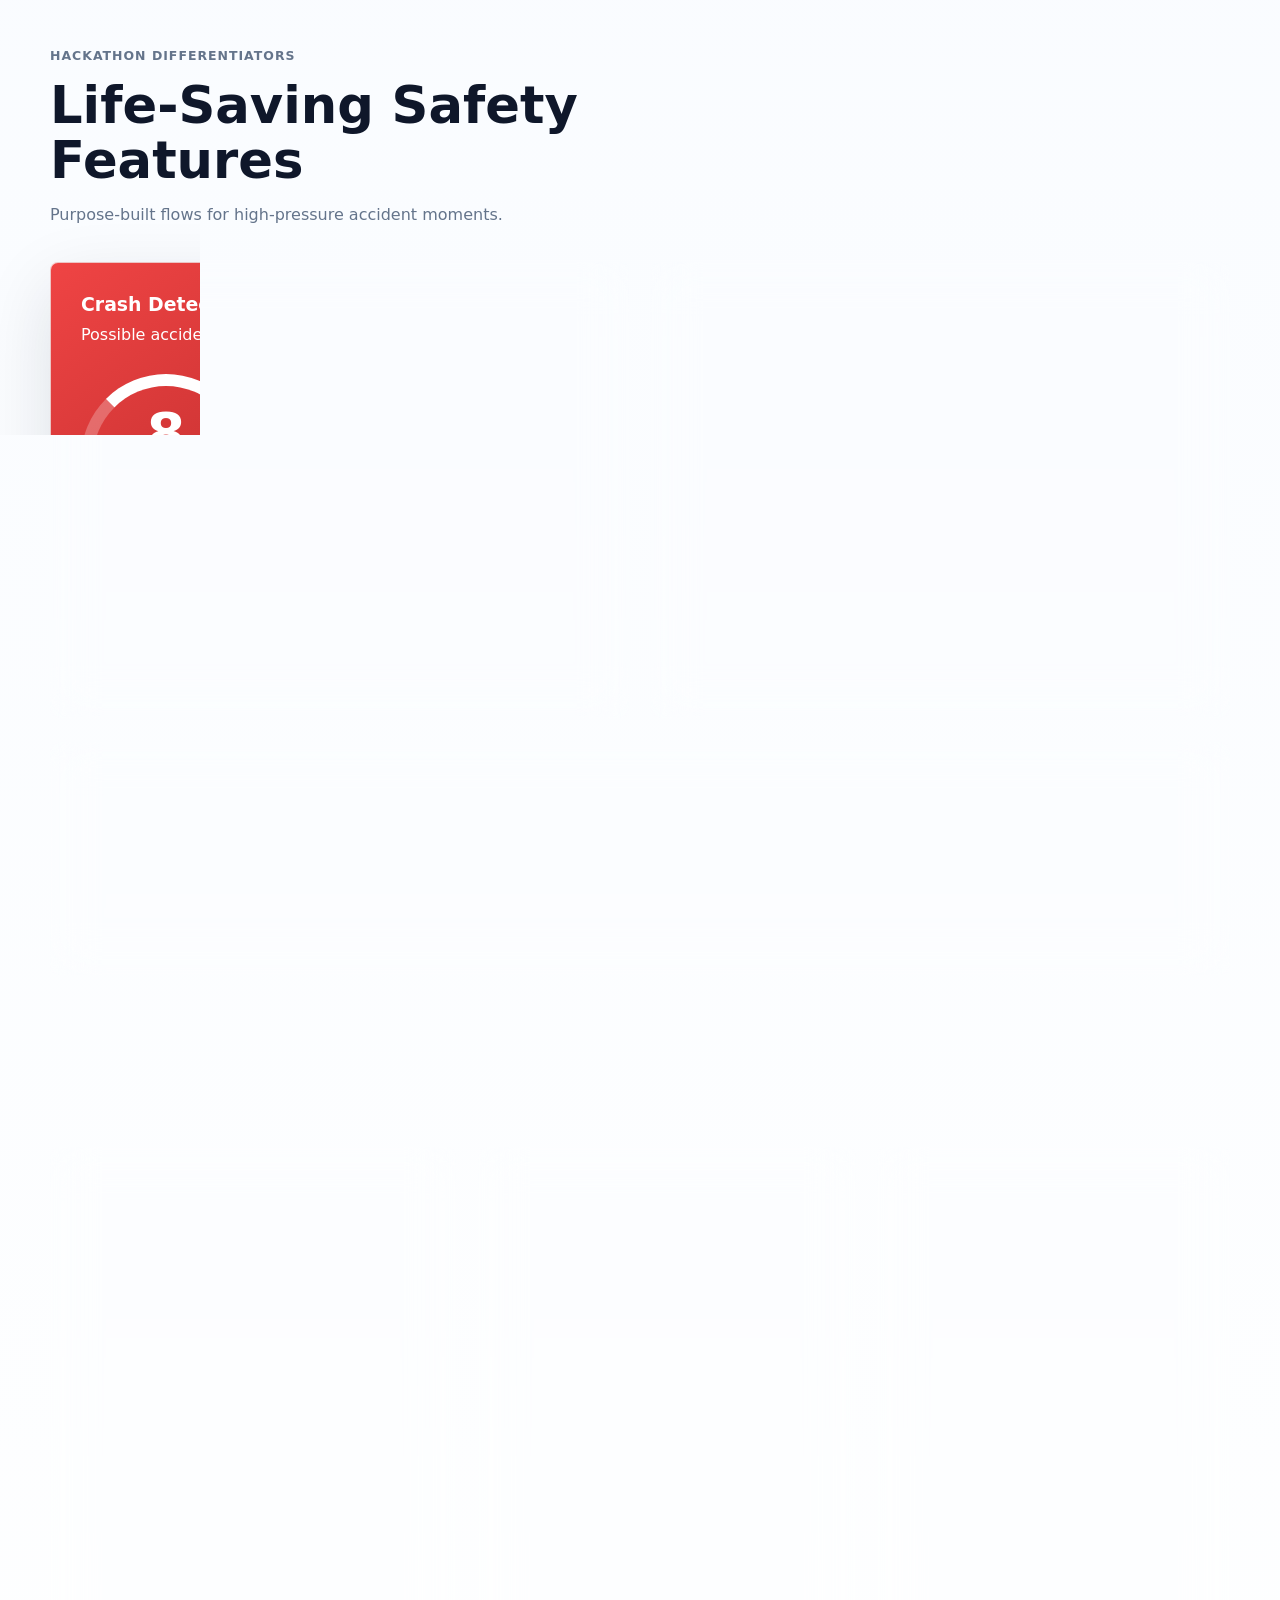
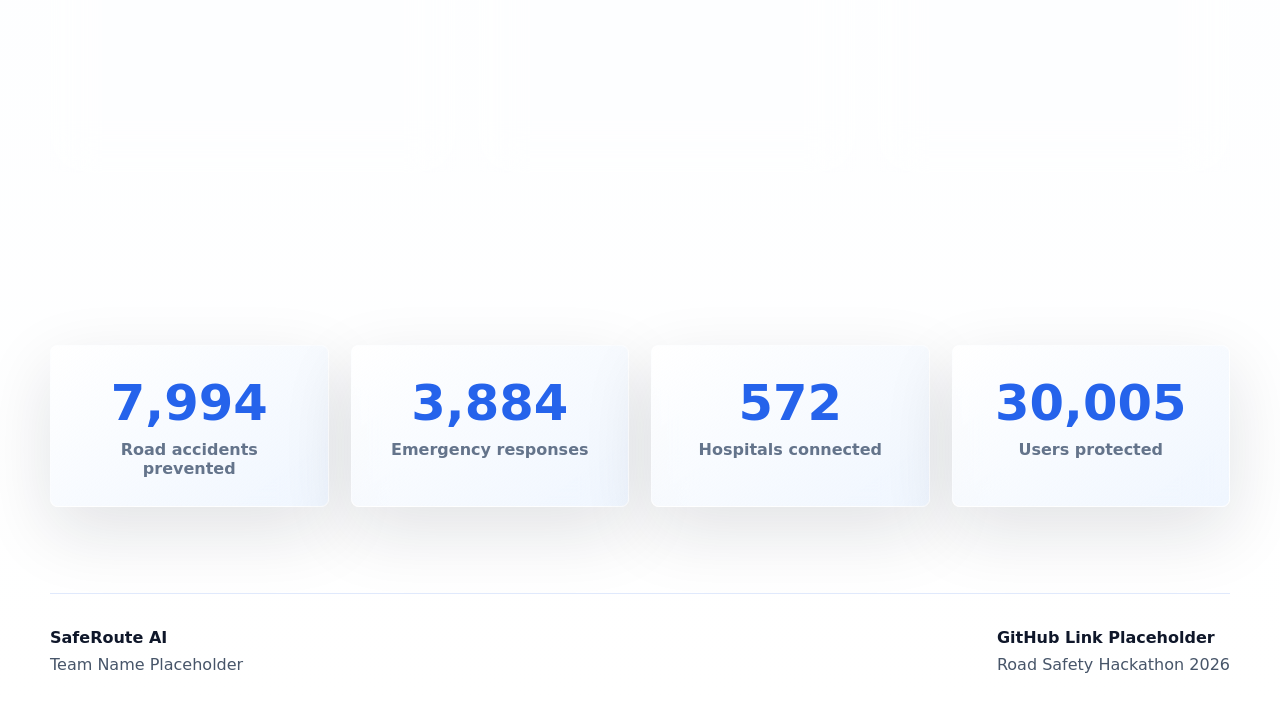
==== commit 0c4c14a0: "Added authentication and user emergency profile system" ====
--- a/index.html
+++ b/index.html
@@ -27,6 +27,9 @@
         <li><a href="#assistant">AI Assistant</a></li>
         <li><a href="#features">Safety Features</a></li>
         <li><a href="#contact">Contact</a></li>
+        <li><button class="nav-button" type="button" id="profileNav">Profile</button></li>
+        <li><a class="nav-auth-link" href="login.html" id="authLink">Login</a></li>
+        <li><button class="nav-button" type="button" id="logoutButton" hidden>Logout</button></li>
       </ul>
     </nav>
   </header>
@@ -210,9 +213,11 @@
         <p class="offline-note">Available even without internet</p>
         <!-- localStorage Emergency Vault Integration Here -->
         <div class="vault-list">
-          <div><span>Blood Group</span><strong>O+</strong></div>
-          <div><span>Emergency Contacts</span><strong>3 saved</strong></div>
-          <div><span>Medical Notes</span><strong>Allergy ready</strong></div>
+          <div><span>Name</span><strong id="vaultName">Add profile</strong></div>
+          <div><span>Blood Group</span><strong id="vaultBlood">Not saved</strong></div>
+          <div><span>Phone Number</span><strong id="vaultPhone">Not saved</strong></div>
+          <div><span>Emergency Contact</span><strong id="vaultEmergency">Not saved</strong></div>
+          <div><span>Medical Notes</span><strong id="vaultMedical">Not saved</strong></div>
         </div>
       </article>
 
@@ -267,6 +272,65 @@
   </footer>
 
   <div class="toast" id="toast" role="status" aria-live="polite"></div>
+
+  <div class="modal-backdrop" id="profileModal" hidden>
+    <section class="profile-modal glass-card" role="dialog" aria-modal="true" aria-labelledby="profileTitle">
+      <div class="modal-header">
+        <div>
+          <p class="eyebrow">Emergency Profile</p>
+          <h2 id="profileTitle">User Details</h2>
+        </div>
+        <button class="icon-button" type="button" id="closeProfile" aria-label="Close profile form">X</button>
+      </div>
+      <p class="security-note">Frontend-only hackathon demo: profile and session data are stored in localStorage.</p>
+      <form class="profile-form" id="profileForm" novalidate>
+        <label>
+          Name <span>*</span>
+          <input type="text" id="profileName" name="name" required autocomplete="name">
+        </label>
+        <label>
+          Date of Birth <span>*</span>
+          <input type="date" id="profileDob" name="dob" required>
+        </label>
+        <label>
+          Blood Group <span>*</span>
+          <select id="profileBlood" name="bloodGroup" required>
+            <option value="">Select blood group</option>
+            <option>A+</option>
+            <option>A-</option>
+            <option>B+</option>
+            <option>B-</option>
+            <option>AB+</option>
+            <option>AB-</option>
+            <option>O+</option>
+            <option>O-</option>
+          </select>
+        </label>
+        <label>
+          Phone Number <span>*</span>
+          <input type="tel" id="profilePhone" name="phone" required autocomplete="tel" inputmode="tel">
+        </label>
+        <label>
+          Emergency Contact Number <span>*</span>
+          <input type="tel" id="profileEmergency" name="emergencyContact" required autocomplete="tel" inputmode="tel">
+        </label>
+        <label>
+          Address
+          <textarea id="profileAddress" name="address" rows="3"></textarea>
+        </label>
+        <label class="full-field">
+          Medical Conditions
+          <textarea id="profileMedical" name="medicalConditions" rows="3" placeholder="Allergies, medication, conditions, or notes"></textarea>
+        </label>
+        <p class="form-error" id="profileError" role="alert"></p>
+        <div class="form-actions">
+          <button class="btn btn-primary" type="submit">Save Emergency Profile</button>
+          <a class="btn btn-soft" href="login.html">Switch Account</a>
+        </div>
+      </form>
+    </section>
+  </div>
+
   <script src="script.js"></script>
 </body>
 </html>
--- a/style.css
+++ b/style.css
@@ -107,6 +107,19 @@
 }
 
 .nav-links a:hover {
+  color: var(--primary);
+}
+
+.nav-button {
+  padding: 0;
+  color: inherit;
+  border: 0;
+  background: transparent;
+  font-weight: 700;
+}
+
+.nav-button:hover,
+.nav-auth-link:hover {
   color: var(--primary);
 }
 
@@ -757,6 +770,173 @@
   transform: translateY(0);
 }
 
+.auth-body {
+  display: grid;
+  min-height: 100vh;
+  place-items: center;
+  padding: 28px;
+}
+
+.auth-shell {
+  width: min(100%, 520px);
+}
+
+.auth-panel {
+  padding: 34px;
+  border-radius: var(--radius);
+}
+
+.auth-logo {
+  margin-bottom: 34px;
+}
+
+.auth-panel h1 {
+  margin-bottom: 14px;
+  font-size: clamp(2.15rem, 8vw, 3.6rem);
+  line-height: 1.02;
+}
+
+.auth-copy,
+.auth-switch,
+.security-note {
+  color: var(--muted);
+  line-height: 1.6;
+}
+
+.auth-switch {
+  margin: 20px 0 0;
+  font-weight: 700;
+}
+
+.auth-switch a {
+  color: var(--primary);
+}
+
+.security-note {
+  margin: 16px 0 0;
+  padding: 12px 14px;
+  border: 1px solid var(--line);
+  border-radius: var(--radius);
+  background: rgba(219, 234, 254, 0.52);
+  font-size: 0.92rem;
+}
+
+.auth-form,
+.profile-form {
+  display: grid;
+  gap: 16px;
+  margin-top: 26px;
+}
+
+.auth-form label,
+.profile-form label {
+  display: grid;
+  gap: 8px;
+  color: #334155;
+  font-weight: 800;
+}
+
+.profile-form label span {
+  color: var(--emergency);
+}
+
+.auth-form input,
+.profile-form input,
+.profile-form select,
+.profile-form textarea {
+  width: 100%;
+  min-height: 56px;
+  padding: 0 16px;
+  color: var(--dark-blue);
+  border: 1px solid var(--line);
+  border-radius: var(--radius);
+  background: rgba(255, 255, 255, 0.92);
+  outline: none;
+}
+
+.profile-form textarea {
+  min-height: 96px;
+  padding-top: 14px;
+  resize: vertical;
+}
+
+.auth-form input:focus,
+.profile-form input:focus,
+.profile-form select:focus,
+.profile-form textarea:focus {
+  border-color: var(--primary);
+  box-shadow: 0 0 0 4px rgba(37, 99, 235, 0.12);
+}
+
+.form-error {
+  min-height: 20px;
+  margin: 0;
+  color: var(--emergency);
+  font-weight: 800;
+}
+
+.modal-backdrop {
+  position: fixed;
+  inset: 0;
+  z-index: 90;
+  display: grid;
+  place-items: center;
+  padding: 24px;
+  background: rgba(15, 23, 42, 0.42);
+  backdrop-filter: blur(12px);
+}
+
+.modal-backdrop[hidden] {
+  display: none;
+}
+
+.profile-modal {
+  width: min(100%, 860px);
+  max-height: min(92vh, 880px);
+  padding: 28px;
+  overflow: auto;
+  border-radius: var(--radius);
+}
+
+.modal-header {
+  display: flex;
+  justify-content: space-between;
+  gap: 20px;
+  align-items: flex-start;
+}
+
+.icon-button {
+  display: grid;
+  width: 44px;
+  height: 44px;
+  place-items: center;
+  color: var(--dark-blue);
+  border: 1px solid var(--line);
+  border-radius: var(--radius);
+  background: var(--white);
+  font-weight: 900;
+}
+
+.profile-form {
+  grid-template-columns: repeat(2, 1fr);
+}
+
+.full-field,
+.form-actions,
+.profile-form .form-error {
+  grid-column: 1 / -1;
+}
+
+.form-actions {
+  display: flex;
+  gap: 12px;
+  flex-wrap: wrap;
+}
+
+body.modal-open {
+  overflow: hidden;
+}
+
 @media (max-width: 980px) {
   .hero,
   .assistant-layout,
@@ -830,8 +1010,14 @@
   .service-grid,
   .stats-section,
   .panic-grid,
-  .prompt-panel {
+  .prompt-panel,
+  .profile-form {
     grid-template-columns: 1fr;
+  }
+
+  .profile-modal,
+  .auth-panel {
+    padding: 22px;
   }
 
   .map-placeholder {
